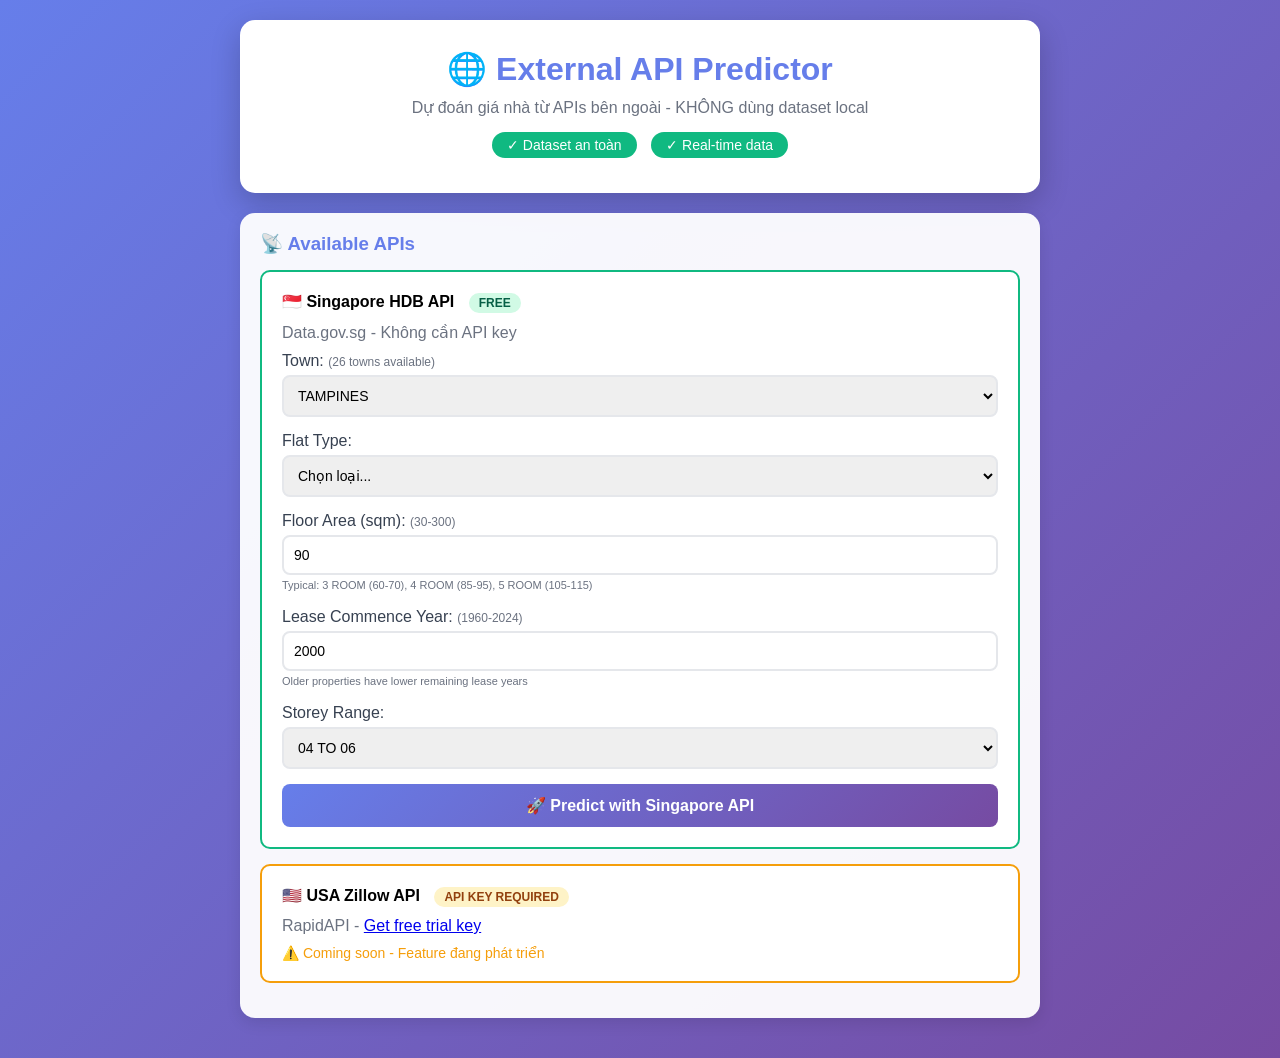
==== templates/external_api_mode.html @ 75598597 "Update project: Add comprehensive documentation, advanced features, multilanguage support, and reorg" ====
<!DOCTYPE html>
<html lang="vi">
<head>
    <meta charset="UTF-8">
    <meta name="viewport" content="width=device-width, initial-scale=1.0">
    <title>External API Predictor - No Dataset Mode</title>
    <style>
        * {
            margin: 0;
            padding: 0;
            box-sizing: border-box;
        }
        
        body {
            font-family: 'Segoe UI', Tahoma, Geneva, Verdana, sans-serif;
            background: linear-gradient(135deg, #667eea 0%, #764ba2 100%);
            min-height: 100vh;
            padding: 20px;
        }
        
        .container {
            max-width: 800px;
            margin: 0 auto;
        }
        
        .header {
            background: white;
            border-radius: 15px;
            padding: 30px;
            margin-bottom: 20px;
            box-shadow: 0 10px 30px rgba(0,0,0,0.2);
            text-align: center;
        }
        
        .header h1 {
            color: #667eea;
            margin-bottom: 10px;
        }
        
        .header .badge {
            display: inline-block;
            background: #10b981;
            color: white;
            padding: 5px 15px;
            border-radius: 20px;
            font-size: 14px;
            margin: 5px;
        }
        
        .info-box {
            background: rgba(255,255,255,0.95);
            border-radius: 15px;
            padding: 20px;
            margin-bottom: 20px;
            box-shadow: 0 5px 15px rgba(0,0,0,0.1);
        }
        
        .info-box h3 {
            color: #667eea;
            margin-bottom: 15px;
            display: flex;
            align-items: center;
            gap: 10px;
        }
        
        .api-card {
            background: white;
            border: 2px solid #e5e7eb;
            border-radius: 10px;
            padding: 20px;
            margin-bottom: 15px;
            transition: all 0.3s ease;
        }
        
        .api-card:hover {
            border-color: #667eea;
            transform: translateY(-2px);
            box-shadow: 0 5px 15px rgba(102,126,234,0.2);
        }
        
        .api-card.free {
            border-color: #10b981;
        }
        
        .api-card.paid {
            border-color: #f59e0b;
        }
        
        .api-status {
            display: inline-block;
            padding: 3px 10px;
            border-radius: 12px;
            font-size: 12px;
            font-weight: bold;
            margin-left: 10px;
        }
        
        .api-status.free {
            background: #d1fae5;
            color: #065f46;
        }
        
        .api-status.paid {
            background: #fef3c7;
            color: #92400e;
        }
        
        .form-group {
            margin-bottom: 15px;
        }
        
        .form-group label {
            display: block;
            margin-bottom: 5px;
            color: #374151;
            font-weight: 500;
        }
        
        .form-group input, .form-group select {
            width: 100%;
            padding: 10px;
            border: 2px solid #e5e7eb;
            border-radius: 8px;
            font-size: 14px;
            transition: border-color 0.3s;
        }
        
        .form-group input:focus, .form-group select:focus {
            outline: none;
            border-color: #667eea;
        }
        
        .btn {
            background: linear-gradient(135deg, #667eea 0%, #764ba2 100%);
            color: white;
            border: none;
            padding: 12px 30px;
            border-radius: 8px;
            font-size: 16px;
            font-weight: bold;
            cursor: pointer;
            width: 100%;
            transition: transform 0.2s;
        }
        
        .btn:hover {
            transform: translateY(-2px);
        }
        
        .btn:disabled {
            opacity: 0.6;
            cursor: not-allowed;
        }
        
        .result-box {
            background: white;
            border-radius: 15px;
            padding: 30px;
            margin-top: 20px;
            box-shadow: 0 10px 30px rgba(0,0,0,0.2);
            display: none;
        }
        
        .result-box.success {
            border-left: 5px solid #10b981;
        }
        
        .result-box.error {
            border-left: 5px solid #ef4444;
        }
        
        .price-display {
            font-size: 48px;
            font-weight: bold;
            color: #667eea;
            text-align: center;
            margin: 20px 0;
        }
        
        .detail-grid {
            display: grid;
            grid-template-columns: repeat(2, 1fr);
            gap: 15px;
            margin-top: 20px;
        }
        
        @media (max-width: 768px) {
            .detail-grid {
                grid-template-columns: 1fr;
            }
        }
        
        .detail-item {
            background: #f9fafb;
            padding: 15px;
            border-radius: 8px;
        }
        
        .detail-item strong {
            display: block;
            color: #6b7280;
            font-size: 12px;
            margin-bottom: 5px;
        }
        
        .detail-item span {
            color: #1f2937;
            font-size: 16px;
            font-weight: 600;
        }
        
        .loading {
            display: none;
            text-align: center;
            margin: 20px 0;
        }
        
        .loading-spinner {
            border: 4px solid #f3f4f6;
            border-top: 4px solid #667eea;
            border-radius: 50%;
            width: 40px;
            height: 40px;
            animation: spin 1s linear infinite;
            margin: 0 auto;
        }
        
        @keyframes spin {
            0% { transform: rotate(0deg); }
            100% { transform: rotate(360deg); }
        }
    </style>
</head>
<body>
    <div class="container">
        <div class="header">
            <h1>🌐 External API Predictor</h1>
            <p style="color: #6b7280; margin: 10px 0;">Dự đoán giá nhà từ APIs bên ngoài - KHÔNG dùng dataset local</p>
            <span class="badge">✓ Dataset an toàn</span>
            <span class="badge">✓ Real-time data</span>
        </div>
        
        <div class="info-box">
            <h3>📡 Available APIs</h3>
            
            <!-- Singapore API -->
            <div class="api-card free">
                <h4>
                    🇸🇬 Singapore HDB API 
                    <span class="api-status free">FREE</span>
                </h4>
                <p style="color: #6b7280; margin: 10px 0;">Data.gov.sg - Không cần API key</p>
                
                <form id="singaporeForm">
                    <div class="form-group">
                        <label>Town: <span style="color: #6b7280; font-size: 12px;">(26 towns available)</span></label>
                        <select name="town" required>
                            <option value="">Chọn Town...</option>
                            <option value="ANG MO KIO">ANG MO KIO</option>
                            <option value="BEDOK">BEDOK</option>
                            <option value="BISHAN">BISHAN</option>
                            <option value="BUKIT BATOK">BUKIT BATOK</option>
                            <option value="BUKIT MERAH">BUKIT MERAH</option>
                            <option value="BUKIT PANJANG">BUKIT PANJANG</option>
                            <option value="BUKIT TIMAH">BUKIT TIMAH</option>
                            <option value="CENTRAL AREA">CENTRAL AREA</option>
                            <option value="CHOA CHU KANG">CHOA CHU KANG</option>
                            <option value="CLEMENTI">CLEMENTI</option>
                            <option value="GEYLANG">GEYLANG</option>
                            <option value="HOUGANG">HOUGANG</option>
                            <option value="JURONG EAST">JURONG EAST</option>
                            <option value="JURONG WEST">JURONG WEST</option>
                            <option value="KALLANG/WHAMPOA">KALLANG/WHAMPOA</option>
                            <option value="MARINE PARADE">MARINE PARADE</option>
                            <option value="PASIR RIS">PASIR RIS</option>
                            <option value="PUNGGOL">PUNGGOL</option>
                            <option value="QUEENSTOWN">QUEENSTOWN</option>
                            <option value="SEMBAWANG">SEMBAWANG</option>
                            <option value="SENGKANG">SENGKANG</option>
                            <option value="SERANGOON">SERANGOON</option>
                            <option value="TAMPINES" selected>TAMPINES</option>
                            <option value="TOA PAYOH">TOA PAYOH</option>
                            <option value="WOODLANDS">WOODLANDS</option>
                            <option value="YISHUN">YISHUN</option>
                        </select>
                    </div>
                    
                    <div class="form-group">
                        <label>Flat Type:</label>
                        <select name="flat_type" required>
                            <option value="">Chọn loại...</option>
                            <option value="3 ROOM">3 ROOM</option>
                            <option value="4 ROOM">4 ROOM</option>
                            <option value="5 ROOM">5 ROOM</option>
                            <option value="EXECUTIVE">EXECUTIVE</option>
                        </select>
                    </div>
                    
                    <div class="form-group">
                        <label>Floor Area (sqm): <span style="color: #6b7280; font-size: 12px;">(30-300)</span></label>
                        <input type="number" name="floor_area_sqm" min="30" max="300" step="0.1" value="90" required>
                        <small style="color: #6b7280; font-size: 11px;">Typical: 3 ROOM (60-70), 4 ROOM (85-95), 5 ROOM (105-115)</small>
                    </div>
                    
                    <div class="form-group">
                        <label>Lease Commence Year: <span style="color: #6b7280; font-size: 12px;">(1960-2024)</span></label>
                        <input type="number" name="lease_commence_date" min="1960" max="2024" value="2000" required>
                        <small style="color: #6b7280; font-size: 11px;">Older properties have lower remaining lease years</small>
                    </div>
                    
                    <div class="form-group">
                        <label>Storey Range:</label>
                        <select name="storey_range" required>
                            <option value="01 TO 03">01 TO 03</option>
                            <option value="04 TO 06" selected>04 TO 06</option>
                            <option value="07 TO 09">07 TO 09</option>
                            <option value="10 TO 12">10 TO 12</option>
                            <option value="13 TO 15">13 TO 15</option>
                        </select>
                    </div>
                    
                    <button type="submit" class="btn">🚀 Predict with Singapore API</button>
                </form>
            </div>
            
            <!-- USA API -->
            <div class="api-card paid">
                <h4>
                    🇺🇸 USA Zillow API 
                    <span class="api-status paid">API KEY REQUIRED</span>
                </h4>
                <p style="color: #6b7280; margin: 10px 0;">
                    RapidAPI - 
                    <a href="https://rapidapi.com/apimaker/api/zillow-com1" target="_blank">Get free trial key</a>
                </p>
                <p style="color: #f59e0b; font-size: 14px;">⚠️ Coming soon - Feature đang phát triển</p>
            </div>
        </div>
        
        <div class="loading" id="loading">
            <div class="loading-spinner"></div>
            <p style="margin-top: 10px; color: white;">Đang fetch data từ API...</p>
        </div>
        
        <div class="result-box" id="resultBox">
            <h3 id="resultTitle">Prediction Result</h3>
            <div class="price-display" id="priceDisplay">-</div>
            
            <div class="detail-grid" id="detailGrid">
                <!-- Details will be inserted here -->
            </div>
        </div>
    </div>
    
    <script>
        const API_BASE = 'http://localhost:5000';
        
        document.getElementById('singaporeForm').addEventListener('submit', async (e) => {
            e.preventDefault();
            
            const formData = new FormData(e.target);
            const data = {
                country: 'singapore',
                town: formData.get('town'),
                flat_type: formData.get('flat_type'),
                floor_area_sqm: parseFloat(formData.get('floor_area_sqm')),
                lease_commence_date: parseInt(formData.get('lease_commence_date')),
                storey_range: formData.get('storey_range')
            };
            
            // Show loading
            document.getElementById('loading').style.display = 'block';
            document.getElementById('resultBox').style.display = 'none';
            
            try {
                const response = await fetch(`${API_BASE}/predict_external_api`, {
                    method: 'POST',
                    headers: {
                        'Content-Type': 'application/json'
                    },
                    body: JSON.stringify(data)
                });
                
                const result = await response.json();
                
                // Hide loading
                document.getElementById('loading').style.display = 'none';
                
                // Show result
                const resultBox = document.getElementById('resultBox');
                resultBox.style.display = 'block';
                
                if (result.success) {
                    resultBox.className = 'result-box success';
                    document.getElementById('resultTitle').textContent = '✓ Prediction Successful';
                    
                    // Display price with confidence interval
                    let priceHtml = `SGD $${result.predicted_price.toLocaleString('en-US', {maximumFractionDigits: 0})}`;
                    if (result.confidence_interval) {
                        priceHtml += `<div style="font-size: 14px; color: #6b7280; margin-top: 10px;">
                            Range: $${result.confidence_interval.lower.toLocaleString('en-US', {maximumFractionDigits: 0})} - 
                            $${result.confidence_interval.upper.toLocaleString('en-US', {maximumFractionDigits: 0})}
                        </div>`;
                    }
                    document.getElementById('priceDisplay').innerHTML = priceHtml;
                    
                    // Show details with data quality info
                    const detailGrid = document.getElementById('detailGrid');
                    const samplesInfo = result.api_samples;
                    const marketData = result.market_data;
                    
                    detailGrid.innerHTML = `
                        <div class="detail-item">
                            <strong>Data Source</strong>
                            <span>${result.data_source || 'External API'}</span>
                        </div>
                        <div class="detail-item">
                            <strong>API Samples</strong>
                            <span>${samplesInfo?.total || 'N/A'} fetched</span>
                        </div>
                        <div class="detail-item">
                            <strong>Data Cleaned</strong>
                            <span>${samplesInfo?.after_cleaning || 'N/A'} used (${samplesInfo?.removed_outliers || 0} outliers removed)</span>
                        </div>
                        <div class="detail-item">
                            <strong>Property Age</strong>
                            <span>${result.property_details?.property_age || 'N/A'} years (${result.property_details?.remaining_lease || 'N/A'} years lease left)</span>
                        </div>
                        <div class="detail-item">
                            <strong>Market Avg Price/sqm</strong>
                            <span>$${(marketData?.avg_price_per_sqm || 0).toFixed(2)}</span>
                        </div>
                        <div class="detail-item">
                            <strong>Price Std Dev</strong>
                            <span>±$${(marketData?.std_price_per_sqm || 0).toFixed(2)}/sqm</span>
                        </div>
                        <div class="detail-item">
                            <strong>Market Min Price</strong>
                            <span>$${(marketData?.min_price || 0).toLocaleString('en-US', {maximumFractionDigits: 0})}</span>
                        </div>
                        <div class="detail-item">
                            <strong>Market Max Price</strong>
                            <span>$${(marketData?.max_price || 0).toLocaleString('en-US', {maximumFractionDigits: 0})}</span>
                        </div>
                        <div class="detail-item">
                            <strong>Market Median</strong>
                            <span>$${(marketData?.median_price || 0).toLocaleString('en-US', {maximumFractionDigits: 0})}</span>
                        </div>
                        <div class="detail-item">
                            <strong>Data Quality</strong>
                            <span style="color: ${result.data_quality ? '#f59e0b' : '#10b981'};">
                                ${result.data_quality || '✓ Excellent'}
                            </span>
                        </div>
                    `;
                } else {
                    resultBox.className = 'result-box error';
                    document.getElementById('resultTitle').textContent = '✗ Prediction Failed';
                    document.getElementById('priceDisplay').textContent = 'Error';
                    document.getElementById('detailGrid').innerHTML = `
                        <div class="detail-item" style="grid-column: 1/-1;">
                            <strong>Error Message</strong>
                            <span style="color: #ef4444;">${result.error}</span>
                        </div>
                    `;
                }
                
            } catch (error) {
                document.getElementById('loading').style.display = 'none';
                
                const resultBox = document.getElementById('resultBox');
                resultBox.style.display = 'block';
                resultBox.className = 'result-box error';
                document.getElementById('resultTitle').textContent = '✗ Connection Error';
                document.getElementById('priceDisplay').textContent = 'Error';
                document.getElementById('detailGrid').innerHTML = `
                    <div class="detail-item" style="grid-column: 1/-1;">
                        <strong>Error Message</strong>
                        <span style="color: #ef4444;">${error.message}</span>
                    </div>
                `;
            }
        });
    </script>
</body>
</html>
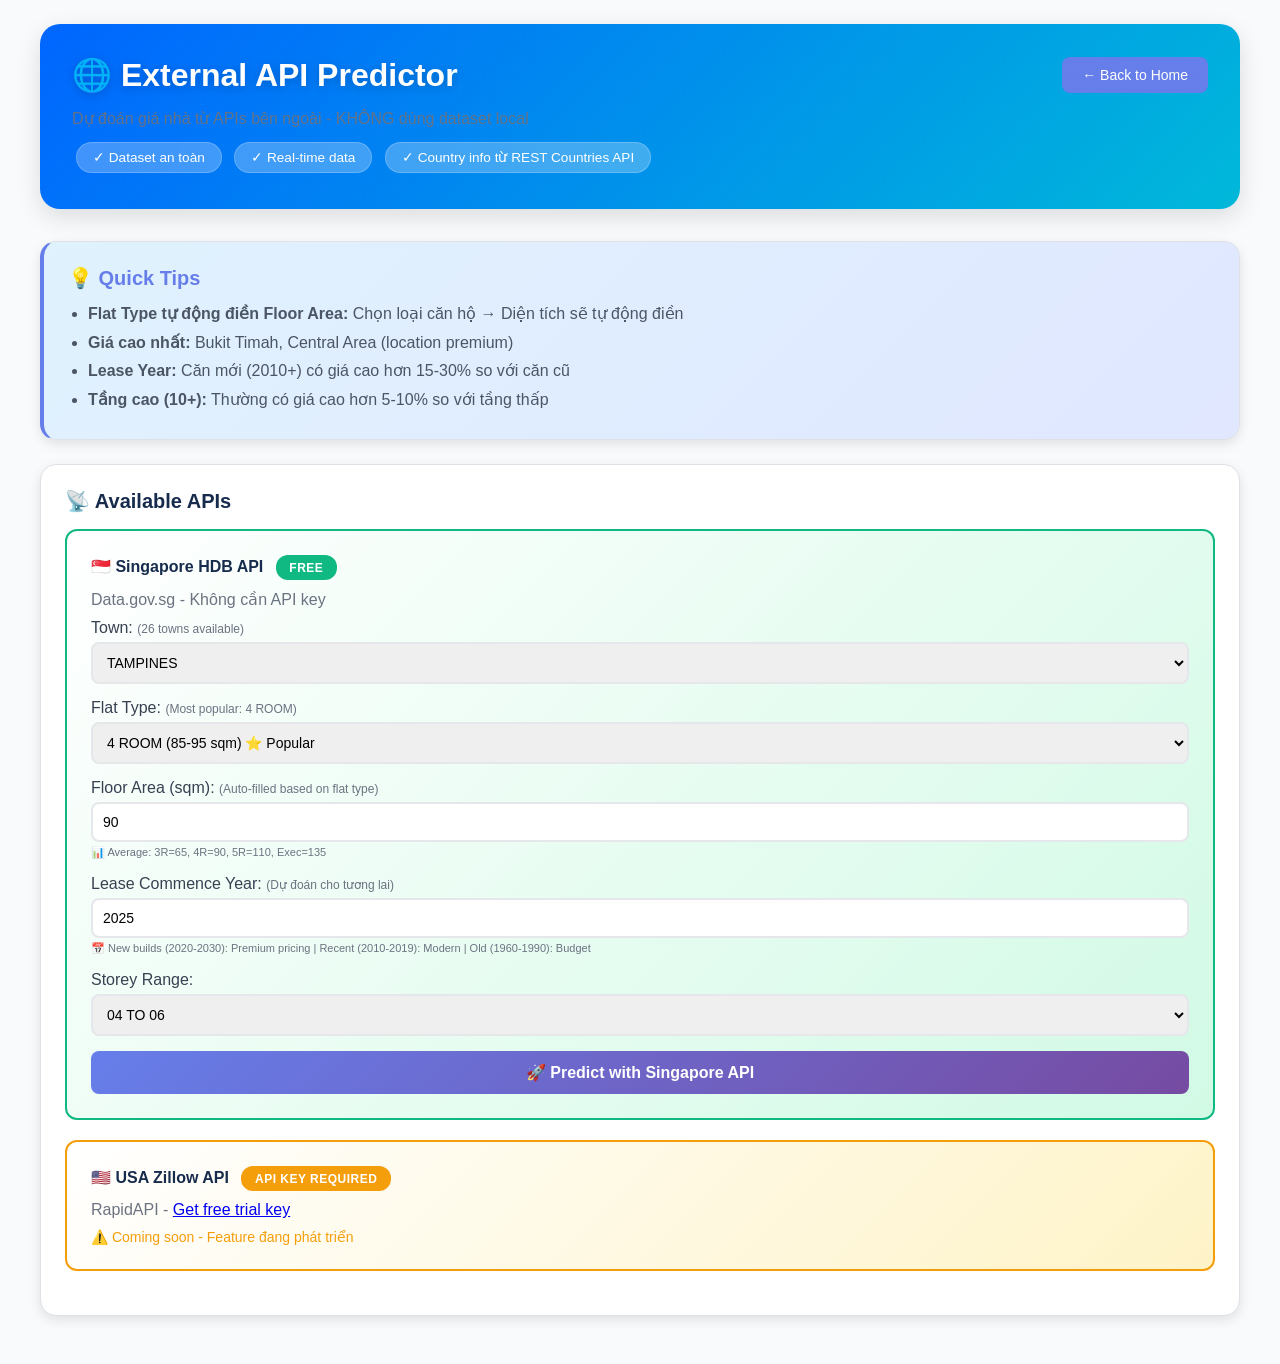
==== commit 2ffe5126: "Update analytics: Load full dataset, fix year range, and remove Live API feature Changes made: - Upd" ====
--- a/templates/external_api_mode.html
+++ b/templates/external_api_mode.html
@@ -3,8 +3,32 @@
 <head>
     <meta charset="UTF-8">
     <meta name="viewport" content="width=device-width, initial-scale=1.0">
-    <title>External API Predictor - No Dataset Mode</title>
+    <title>External API Predictor | House Price Prediction</title>
+    <link rel="stylesheet" href="https://cdnjs.cloudflare.com/ajax/libs/font-awesome/6.4.0/css/all.min.css">
     <style>
+        :root {
+            --primary-blue: #0066FF;
+            --primary-blue-dark: #0052CC;
+            --primary-blue-light: #4D94FF;
+            --accent-blue: #00B8D9;
+            --accent-teal: #00C9A7;
+            --bg-light: #F8FAFB;
+            --bg-white: #FFFFFF;
+            --text-dark: #172B4D;
+            --text-medium: #5E6C84;
+            --text-light: #8993A4;
+            --border-light: #DFE1E6;
+            --success: #10b981;
+            --success-bg: #d1fae5;
+            --warning: #f59e0b;
+            --warning-bg: #fef3c7;
+            --danger: #FF4757;
+            --danger-bg: #FFE5E8;
+            --shadow-sm: 0 1px 3px rgba(0, 0, 0, 0.08);
+            --shadow-md: 0 4px 12px rgba(0, 0, 0, 0.1);
+            --shadow-lg: 0 8px 24px rgba(0, 0, 0, 0.12);
+        }
+
         * {
             margin: 0;
             padding: 0;
@@ -12,97 +36,131 @@
         }
         
         body {
-            font-family: 'Segoe UI', Tahoma, Geneva, Verdana, sans-serif;
-            background: linear-gradient(135deg, #667eea 0%, #764ba2 100%);
+            font-family: -apple-system, BlinkMacSystemFont, 'Segoe UI', 'Roboto', 'Oxygen', 'Ubuntu', 'Cantarell', sans-serif;
+            background: var(--bg-light);
             min-height: 100vh;
-            padding: 20px;
+            padding: 1.5rem;
+            color: var(--text-dark);
         }
         
         .container {
-            max-width: 800px;
+            max-width: 1200px;
             margin: 0 auto;
         }
         
         .header {
-            background: white;
-            border-radius: 15px;
-            padding: 30px;
-            margin-bottom: 20px;
-            box-shadow: 0 10px 30px rgba(0,0,0,0.2);
-            text-align: center;
+            background: linear-gradient(135deg, var(--primary-blue) 0%, var(--accent-blue) 100%);
+            border-radius: 20px;
+            padding: 2rem;
+            margin-bottom: 2rem;
+            box-shadow: var(--shadow-lg);
+            color: white;
+            position: relative;
+            overflow: hidden;
+        }
+        
+        .header::before {
+            content: '';
+            position: absolute;
+            top: 0;
+            left: 0;
+            right: 0;
+            bottom: 0;
+            background: url('data:image/svg+xml,<svg width="100" height="100" xmlns="http://www.w3.org/2000/svg"><defs><pattern id="grid" width="20" height="20" patternUnits="userSpaceOnUse"><path d="M 20 0 L 0 0 0 20" fill="none" stroke="white" stroke-width="0.5" opacity="0.1"/></pattern></defs><rect width="100" height="100" fill="url(%23grid)"/></svg>');
+            opacity: 0.3;
         }
         
         .header h1 {
-            color: #667eea;
-            margin-bottom: 10px;
+            position: relative;
+            z-index: 1;
+            font-size: 2rem;
+            font-weight: 700;
+            text-shadow: 0 2px 10px rgba(0,0,0,0.2);
+        }
+        
+        .header p {
+            position: relative;
+            z-index: 1;
+            opacity: 0.95;
         }
         
         .header .badge {
+            position: relative;
+            z-index: 1;
             display: inline-block;
-            background: #10b981;
+            background: rgba(255, 255, 255, 0.25);
+            backdrop-filter: blur(10px);
             color: white;
-            padding: 5px 15px;
+            padding: 0.4rem 1rem;
             border-radius: 20px;
-            font-size: 14px;
-            margin: 5px;
+            font-size: 0.85rem;
+            margin: 0.25rem;
+            border: 1px solid rgba(255, 255, 255, 0.2);
         }
         
         .info-box {
-            background: rgba(255,255,255,0.95);
-            border-radius: 15px;
-            padding: 20px;
-            margin-bottom: 20px;
-            box-shadow: 0 5px 15px rgba(0,0,0,0.1);
+            background: var(--bg-white);
+            border-radius: 16px;
+            padding: 1.5rem;
+            margin-bottom: 1.5rem;
+            box-shadow: var(--shadow-md);
+            border: 1px solid var(--border-light);
         }
         
         .info-box h3 {
-            color: #667eea;
-            margin-bottom: 15px;
+            color: var(--text-dark);
+            margin-bottom: 1rem;
             display: flex;
             align-items: center;
-            gap: 10px;
+            gap: 0.75rem;
+            font-size: 1.25rem;
+            font-weight: 600;
         }
         
         .api-card {
-            background: white;
-            border: 2px solid #e5e7eb;
-            border-radius: 10px;
-            padding: 20px;
-            margin-bottom: 15px;
+            background: var(--bg-white);
+            border: 2px solid var(--border-light);
+            border-radius: 12px;
+            padding: 1.5rem;
+            margin-bottom: 1.25rem;
             transition: all 0.3s ease;
         }
         
         .api-card:hover {
-            border-color: #667eea;
+            border-color: var(--primary-blue);
             transform: translateY(-2px);
-            box-shadow: 0 5px 15px rgba(102,126,234,0.2);
+            box-shadow: var(--shadow-lg);
         }
         
         .api-card.free {
-            border-color: #10b981;
+            border-color: var(--success);
+            background: linear-gradient(135deg, var(--bg-white) 0%, var(--success-bg) 100%);
         }
         
         .api-card.paid {
-            border-color: #f59e0b;
+            border-color: var(--warning);
+            background: linear-gradient(135deg, var(--bg-white) 0%, var(--warning-bg) 100%);
         }
         
         .api-status {
             display: inline-block;
-            padding: 3px 10px;
+            padding: 0.35rem 0.85rem;
             border-radius: 12px;
-            font-size: 12px;
-            font-weight: bold;
-            margin-left: 10px;
+            font-size: 0.75rem;
+            font-weight: 700;
+            margin-left: 0.5rem;
+            text-transform: uppercase;
+            letter-spacing: 0.5px;
         }
         
         .api-status.free {
-            background: #d1fae5;
-            color: #065f46;
+            background: var(--success);
+            color: white;
         }
         
         .api-status.paid {
-            background: #fef3c7;
-            color: #92400e;
+            background: var(--warning);
+            color: white;
         }
         
         .form-group {
@@ -234,10 +292,27 @@
 <body>
     <div class="container">
         <div class="header">
-            <h1>🌐 External API Predictor</h1>
+            <div style="display: flex; justify-content: space-between; align-items: center; margin-bottom: 15px;">
+                <h1 style="margin: 0;">🌐 External API Predictor</h1>
+                <a href="/" style="padding: 10px 20px; background: #667eea; color: white; text-decoration: none; border-radius: 8px; font-size: 14px; transition: all 0.3s ease;">
+                    ← Back to Home
+                </a>
+            </div>
             <p style="color: #6b7280; margin: 10px 0;">Dự đoán giá nhà từ APIs bên ngoài - KHÔNG dùng dataset local</p>
             <span class="badge">✓ Dataset an toàn</span>
             <span class="badge">✓ Real-time data</span>
+            <span class="badge">✓ Country info từ REST Countries API</span>
+        </div>
+        
+        <!-- Quick Tips -->
+        <div class="info-box" style="background: linear-gradient(135deg, #e0f2fe 0%, #e0e7ff 100%); border-left: 4px solid #667eea;">
+            <h3 style="color: #667eea; margin-bottom: 10px;">💡 Quick Tips</h3>
+            <ul style="color: #4b5563; line-height: 1.8; margin-left: 20px;">
+                <li><strong>Flat Type tự động điền Floor Area:</strong> Chọn loại căn hộ → Diện tích sẽ tự động điền</li>
+                <li><strong>Giá cao nhất:</strong> Bukit Timah, Central Area (location premium)</li>
+                <li><strong>Lease Year:</strong> Căn mới (2010+) có giá cao hơn 15-30% so với căn cũ</li>
+                <li><strong>Tầng cao (10+):</strong> Thường có giá cao hơn 5-10% so với tầng thấp</li>
+            </ul>
         </div>
         
         <div class="info-box">
@@ -286,26 +361,30 @@
                     </div>
                     
                     <div class="form-group">
-                        <label>Flat Type:</label>
+                        <label>Flat Type: <span style="color: #6b7280; font-size: 12px;">(Most popular: 4 ROOM)</span></label>
                         <select name="flat_type" required>
                             <option value="">Chọn loại...</option>
-                            <option value="3 ROOM">3 ROOM</option>
-                            <option value="4 ROOM">4 ROOM</option>
-                            <option value="5 ROOM">5 ROOM</option>
-                            <option value="EXECUTIVE">EXECUTIVE</option>
+                            <option value="3 ROOM">3 ROOM (60-70 sqm)</option>
+                            <option value="4 ROOM" selected>4 ROOM (85-95 sqm) ⭐ Popular</option>
+                            <option value="5 ROOM">5 ROOM (105-115 sqm)</option>
+                            <option value="EXECUTIVE">EXECUTIVE (130+ sqm)</option>
                         </select>
                     </div>
                     
                     <div class="form-group">
-                        <label>Floor Area (sqm): <span style="color: #6b7280; font-size: 12px;">(30-300)</span></label>
+                        <label>Floor Area (sqm): <span style="color: #6b7280; font-size: 12px;">(Auto-filled based on flat type)</span></label>
                         <input type="number" name="floor_area_sqm" min="30" max="300" step="0.1" value="90" required>
-                        <small style="color: #6b7280; font-size: 11px;">Typical: 3 ROOM (60-70), 4 ROOM (85-95), 5 ROOM (105-115)</small>
+                        <small style="color: #6b7280; font-size: 11px;">
+                            📊 Average: 3R=65, 4R=90, 5R=110, Exec=135
+                        </small>
                     </div>
                     
                     <div class="form-group">
-                        <label>Lease Commence Year: <span style="color: #6b7280; font-size: 12px;">(1960-2024)</span></label>
-                        <input type="number" name="lease_commence_date" min="1960" max="2024" value="2000" required>
-                        <small style="color: #6b7280; font-size: 11px;">Older properties have lower remaining lease years</small>
+                        <label>Lease Commence Year: <span style="color: #6b7280; font-size: 12px;">(Dự đoán cho tương lai)</span></label>
+                        <input type="number" name="lease_commence_date" min="1960" max="2030" value="2025" required>
+                        <small style="color: #6b7280; font-size: 11px;">
+                            📅 New builds (2020-2030): Premium pricing | Recent (2010-2019): Modern | Old (1960-1990): Budget
+                        </small>
                     </div>
                     
                     <div class="form-group">
@@ -340,11 +419,31 @@
         <div class="loading" id="loading">
             <div class="loading-spinner"></div>
             <p style="margin-top: 10px; color: white;">Đang fetch data từ API...</p>
+```</invoke>
+        
+        <div class="loading" id="loading">
+            <div class="loading-spinner"></div>
+            <p style="margin-top: 10px; color: white;">Đang fetch data từ API...</p>
         </div>
         
         <div class="result-box" id="resultBox">
             <h3 id="resultTitle">Prediction Result</h3>
             <div class="price-display" id="priceDisplay">-</div>
+            
+            <!-- Country Context (appears after successful prediction) -->
+            <div id="countryContext" style="display: none; background: #f9fafb; padding: 15px; border-radius: 10px; margin: 15px 0; border-left: 4px solid #667eea;">
+                <div style="display: flex; align-items: center; gap: 15px;">
+                    <img id="countryFlag" src="" alt="flag" style="width: 60px; height: auto; border-radius: 5px; box-shadow: 0 2px 5px rgba(0,0,0,0.1);">
+                    <div style="flex: 1;">
+                        <h4 style="margin: 0 0 5px 0; color: #667eea;" id="countryName">-</h4>
+                        <div style="display: grid; grid-template-columns: repeat(auto-fit, minmax(150px, 1fr)); gap: 10px; font-size: 13px; color: #6b7280;">
+                            <div><strong>Capital:</strong> <span id="countryCapital">-</span></div>
+                            <div><strong>Population:</strong> <span id="countryPop">-</span></div>
+                            <div><strong>Currency:</strong> <span id="countryCurrency">-</span></div>
+                        </div>
+                    </div>
+                </div>
+            </div>
             
             <div class="detail-grid" id="detailGrid">
                 <!-- Details will be inserted here -->
@@ -354,6 +453,136 @@
     
     <script>
         const API_BASE = 'http://localhost:5000';
+        
+        // Load country context (compact version for prediction result)
+        async function loadCountryContext(countryCode) {
+            try {
+                const response = await fetch(`${API_BASE}/api/country_info/${countryCode}`);
+                const result = await response.json();
+                
+                if (result.success) {
+                    const data = result.data;
+                    const population = new Intl.NumberFormat('vi-VN').format(data.population);
+                    const currencies = data.currencies.map(c => `${c.symbol || c.code}`).join(', ');
+                    
+                    // Update country context section
+                    document.getElementById('countryFlag').src = data.flag;
+                    document.getElementById('countryName').textContent = data.name;
+                    document.getElementById('countryCapital').textContent = data.capital;
+                    document.getElementById('countryPop').textContent = population;
+                    document.getElementById('countryCurrency').textContent = currencies;
+                    
+                    // Show the context
+                    document.getElementById('countryContext').style.display = 'block';
+                }
+            } catch (error) {
+                console.error('Error loading country context:', error);
+                // Don't show error to user, just skip country info
+            }
+        }
+        
+        // Load country information from REST Countries API (full version - unused now)
+        async function loadCountryInfo(countryCode) {
+            try {
+                const response = await fetch(`${API_BASE}/api/country_info/${countryCode}`);
+                const result = await response.json();
+                
+                if (result.success) {
+                    const data = result.data;
+                    const infoBox = document.getElementById('countryInfoBox');
+                    const content = document.getElementById('countryInfoContent');
+                    
+                    // Format population
+                    const population = new Intl.NumberFormat('vi-VN').format(data.population);
+                    const area = new Intl.NumberFormat('vi-VN').format(data.area);
+                    
+                    // Format currencies
+                    const currencies = data.currencies.map(c => 
+                        `${c.name} (${c.symbol || c.code})`
+                    ).join(', ');
+                    
+                    content.innerHTML = `
+                        <div style="grid-column: 1 / -1; display: flex; align-items: center; gap: 20px; padding: 15px; background: #f9fafb; border-radius: 10px;">
+                            <img src="${data.flag}" alt="${data.name} flag" 
+                                style="width: 100px; height: auto; border: 2px solid #e5e7eb; border-radius: 5px; box-shadow: 0 2px 5px rgba(0,0,0,0.1);">
+                            <div style="flex: 1;">
+                                <h2 style="color: #667eea; margin: 0 0 5px 0;">${data.name}</h2>
+                                <p style="color: #6b7280; margin: 0; font-size: 14px;">${data.official_name}</p>
+                            </div>
+                        </div>
+                        
+                        <div style="grid-column: 1 / -1; display: grid; grid-template-columns: repeat(auto-fit, minmax(200px, 1fr)); gap: 15px; margin-top: 15px;">
+                            <div style="background: white; padding: 15px; border-radius: 8px; border: 1px solid #e5e7eb;">
+                                <div style="color: #6b7280; font-size: 12px; margin-bottom: 5px;">🏛️ Capital</div>
+                                <div style="color: #1f2937; font-weight: 600;">${data.capital}</div>
+                            </div>
+                            
+                            <div style="background: white; padding: 15px; border-radius: 8px; border: 1px solid #e5e7eb;">
+                                <div style="color: #6b7280; font-size: 12px; margin-bottom: 5px;">🌍 Region</div>
+                                <div style="color: #1f2937; font-weight: 600;">${data.region}</div>
+                            </div>
+                            
+                            <div style="background: white; padding: 15px; border-radius: 8px; border: 1px solid #e5e7eb;">
+                                <div style="color: #6b7280; font-size: 12px; margin-bottom: 5px;">👥 Population</div>
+                                <div style="color: #1f2937; font-weight: 600;">${population}</div>
+                            </div>
+                            
+                            <div style="background: white; padding: 15px; border-radius: 8px; border: 1px solid #e5e7eb;">
+                                <div style="color: #6b7280; font-size: 12px; margin-bottom: 5px;">📏 Area</div>
+                                <div style="color: #1f2937; font-weight: 600;">${area} km²</div>
+                            </div>
+                            
+                            <div style="background: white; padding: 15px; border-radius: 8px; border: 1px solid #e5e7eb;">
+                                <div style="color: #6b7280; font-size: 12px; margin-bottom: 5px;">💰 Currency</div>
+                                <div style="color: #1f2937; font-weight: 600; font-size: 13px;">${currencies}</div>
+                            </div>
+                            
+                            <div style="background: white; padding: 15px; border-radius: 8px; border: 1px solid #e5e7eb;">
+                                <div style="color: #6b7280; font-size: 12px; margin-bottom: 5px;">🗣️ Languages</div>
+                                <div style="color: #1f2937; font-weight: 600; font-size: 13px;">${data.languages.join(', ')}</div>
+                            </div>
+                        </div>
+                        
+                        ${data.maps.googleMaps ? `
+                        <div style="grid-column: 1 / -1; margin-top: 10px;">
+                            <a href="${data.maps.googleMaps}" target="_blank" 
+                                style="display: inline-block; padding: 10px 20px; background: #667eea; color: white; 
+                                text-decoration: none; border-radius: 8px; font-size: 14px;">
+                                🗺️ View on Google Maps
+                            </a>
+                        </div>
+                        ` : ''}
+                    `;
+                    
+                    infoBox.style.display = 'block';
+                    
+                    // Smooth scroll to country info
+                    infoBox.scrollIntoView({ behavior: 'smooth', block: 'nearest' });
+                    
+                } else {
+                    console.error('Failed to load country info:', result.error);
+                }
+            } catch (error) {
+                console.error('Error loading country info:', error);
+            }
+        }
+        
+        // Auto-fill floor area based on flat type
+        const flatTypeSelect = document.querySelector('select[name="flat_type"]');
+        const floorAreaInput = document.querySelector('input[name="floor_area_sqm"]');
+        
+        flatTypeSelect.addEventListener('change', function() {
+            const floorAreaMap = {
+                '3 ROOM': 65,
+                '4 ROOM': 90,
+                '5 ROOM': 110,
+                'EXECUTIVE': 135
+            };
+            
+            if (this.value && floorAreaMap[this.value]) {
+                floorAreaInput.value = floorAreaMap[this.value];
+            }
+        });
         
         document.getElementById('singaporeForm').addEventListener('submit', async (e) => {
             e.preventDefault();
@@ -394,6 +623,14 @@
                     resultBox.className = 'result-box success';
                     document.getElementById('resultTitle').textContent = '✓ Prediction Successful';
                     
+                    // Load country info in background and display it
+                    loadCountryContext('singapore');
+                    
+                    // Scroll to result smoothly
+                    setTimeout(() => {
+                        resultBox.scrollIntoView({ behavior: 'smooth', block: 'center' });
+                    }, 100);
+                    
                     // Display price with confidence interval
                     let priceHtml = `SGD $${result.predicted_price.toLocaleString('en-US', {maximumFractionDigits: 0})}`;
                     if (result.confidence_interval) {
@@ -463,6 +700,11 @@
                             <span style="color: #ef4444;">${result.error}</span>
                         </div>
                     `;
+                    
+                    // Scroll to error result
+                    setTimeout(() => {
+                        resultBox.scrollIntoView({ behavior: 'smooth', block: 'center' });
+                    }, 100);
                 }
                 
             } catch (error) {
@@ -479,6 +721,11 @@
                         <span style="color: #ef4444;">${error.message}</span>
                     </div>
                 `;
+                
+                // Scroll to error result
+                setTimeout(() => {
+                    resultBox.scrollIntoView({ behavior: 'smooth', block: 'center' });
+                }, 100);
             }
         });
     </script>
